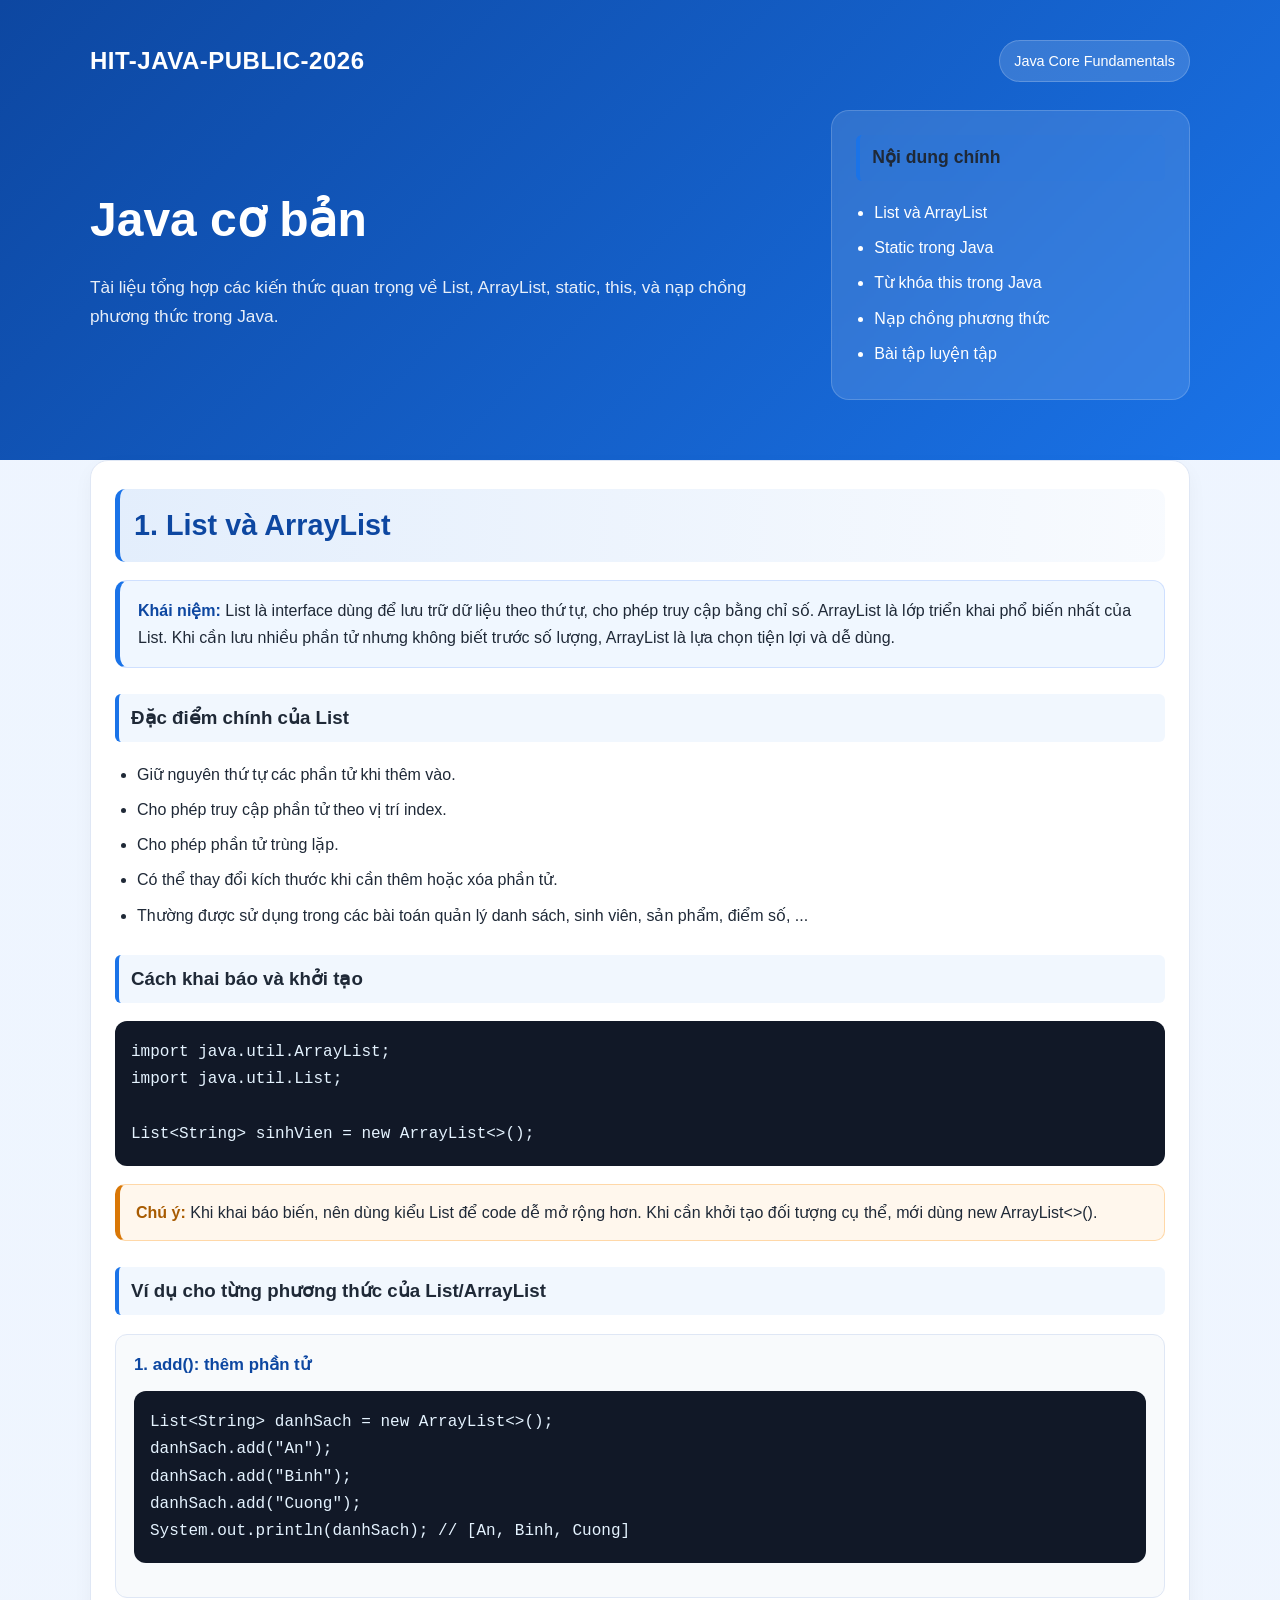
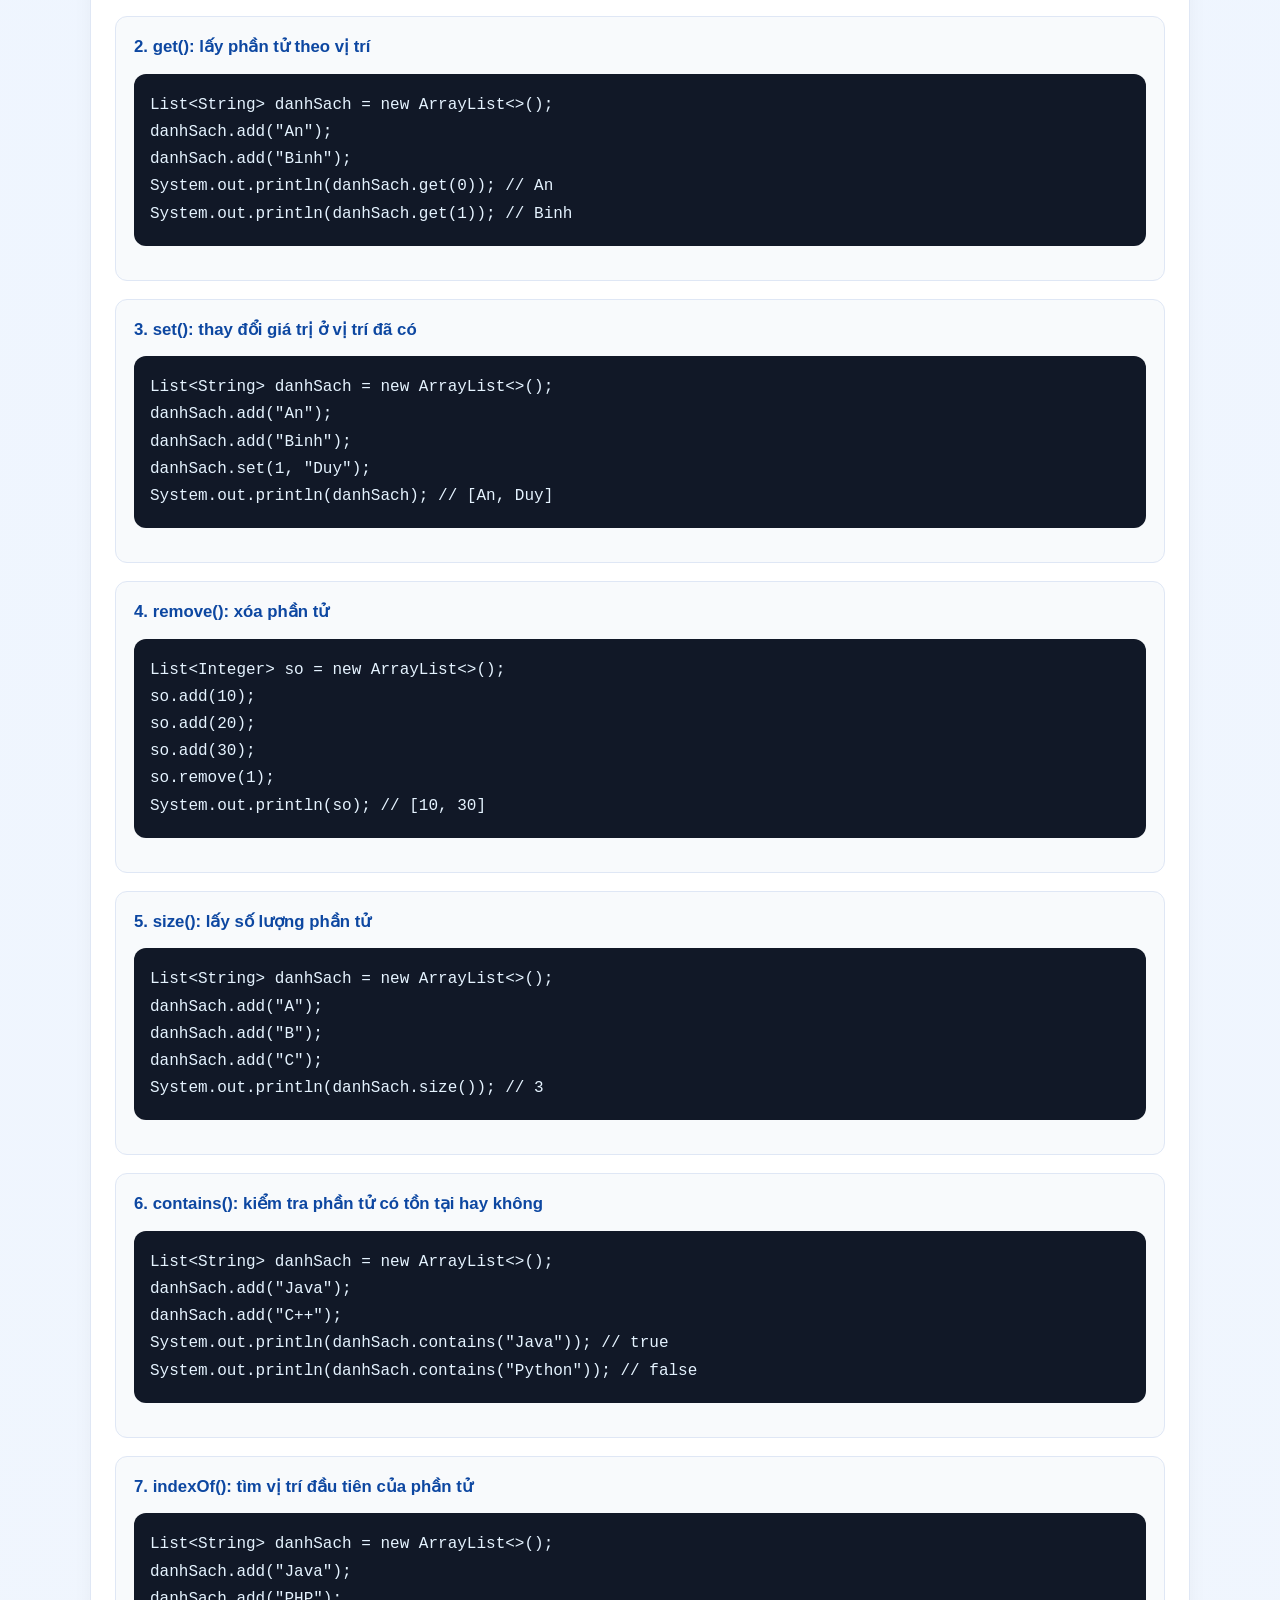
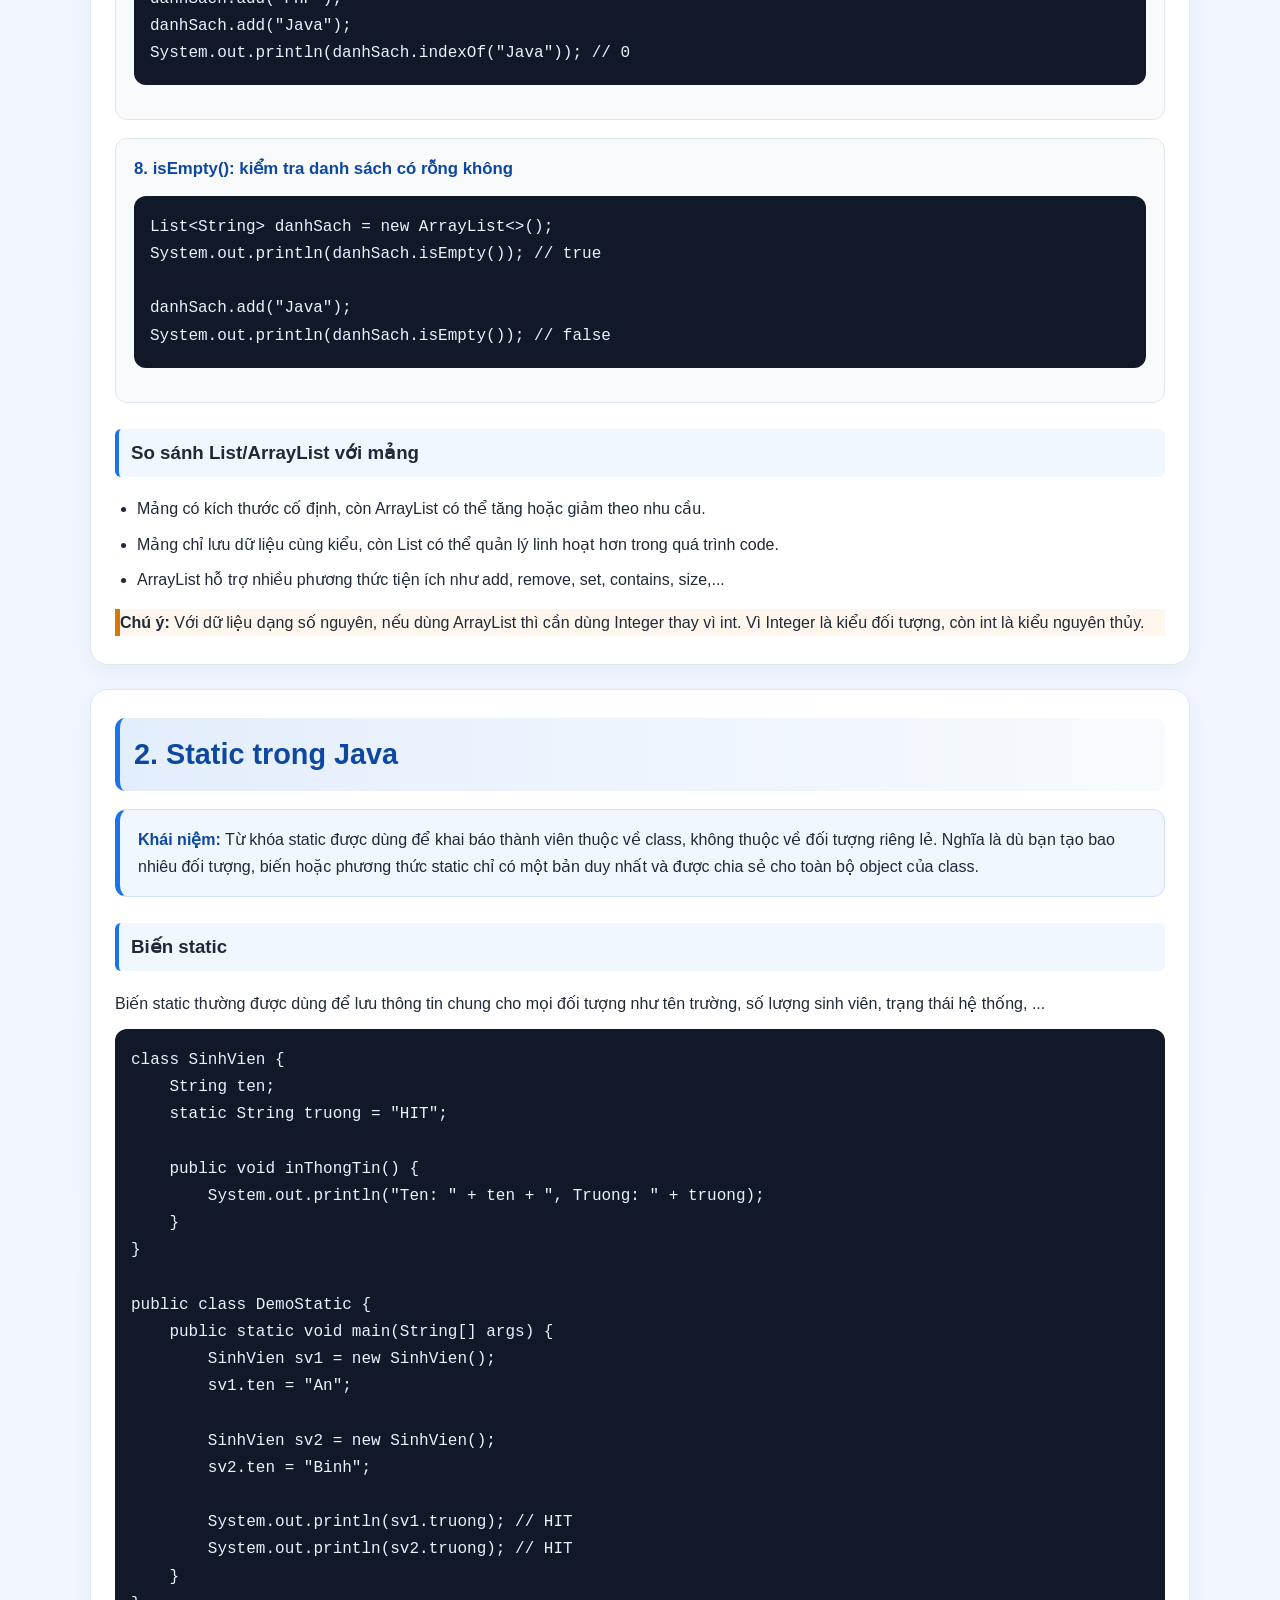
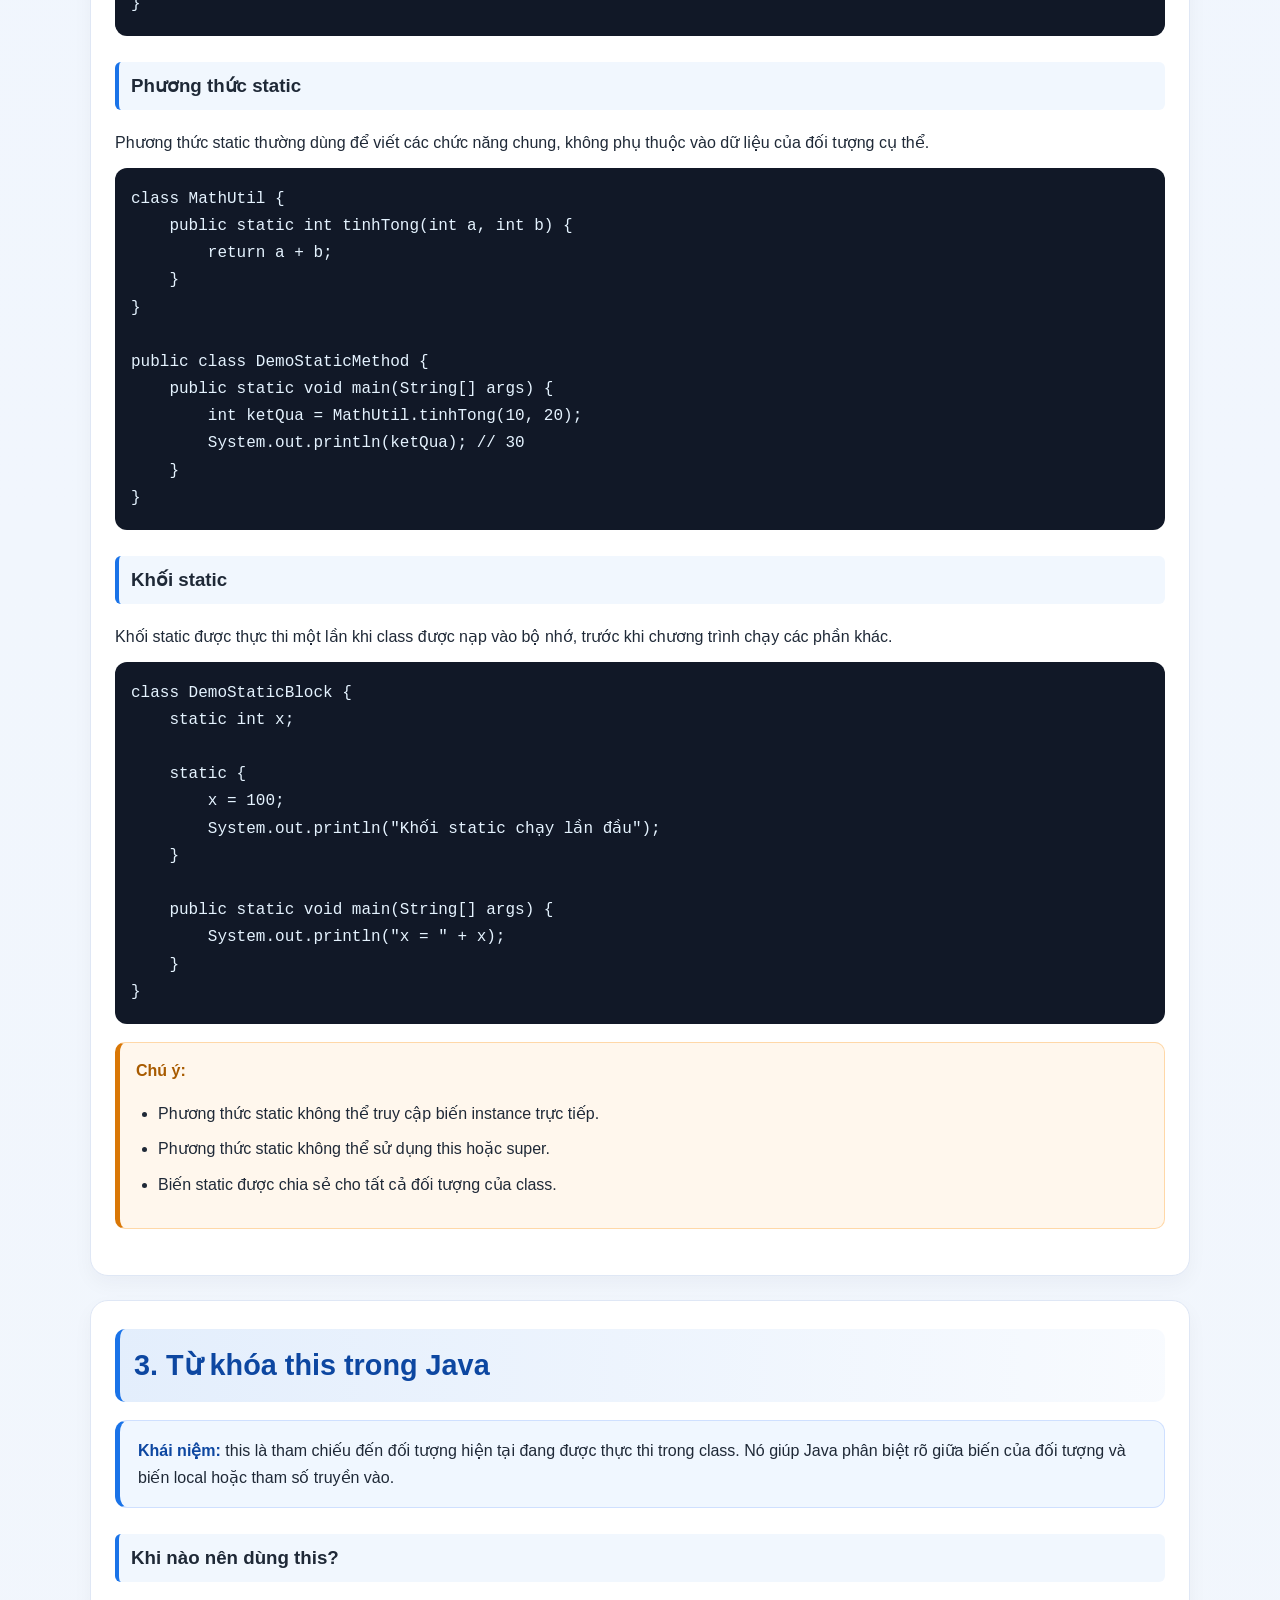
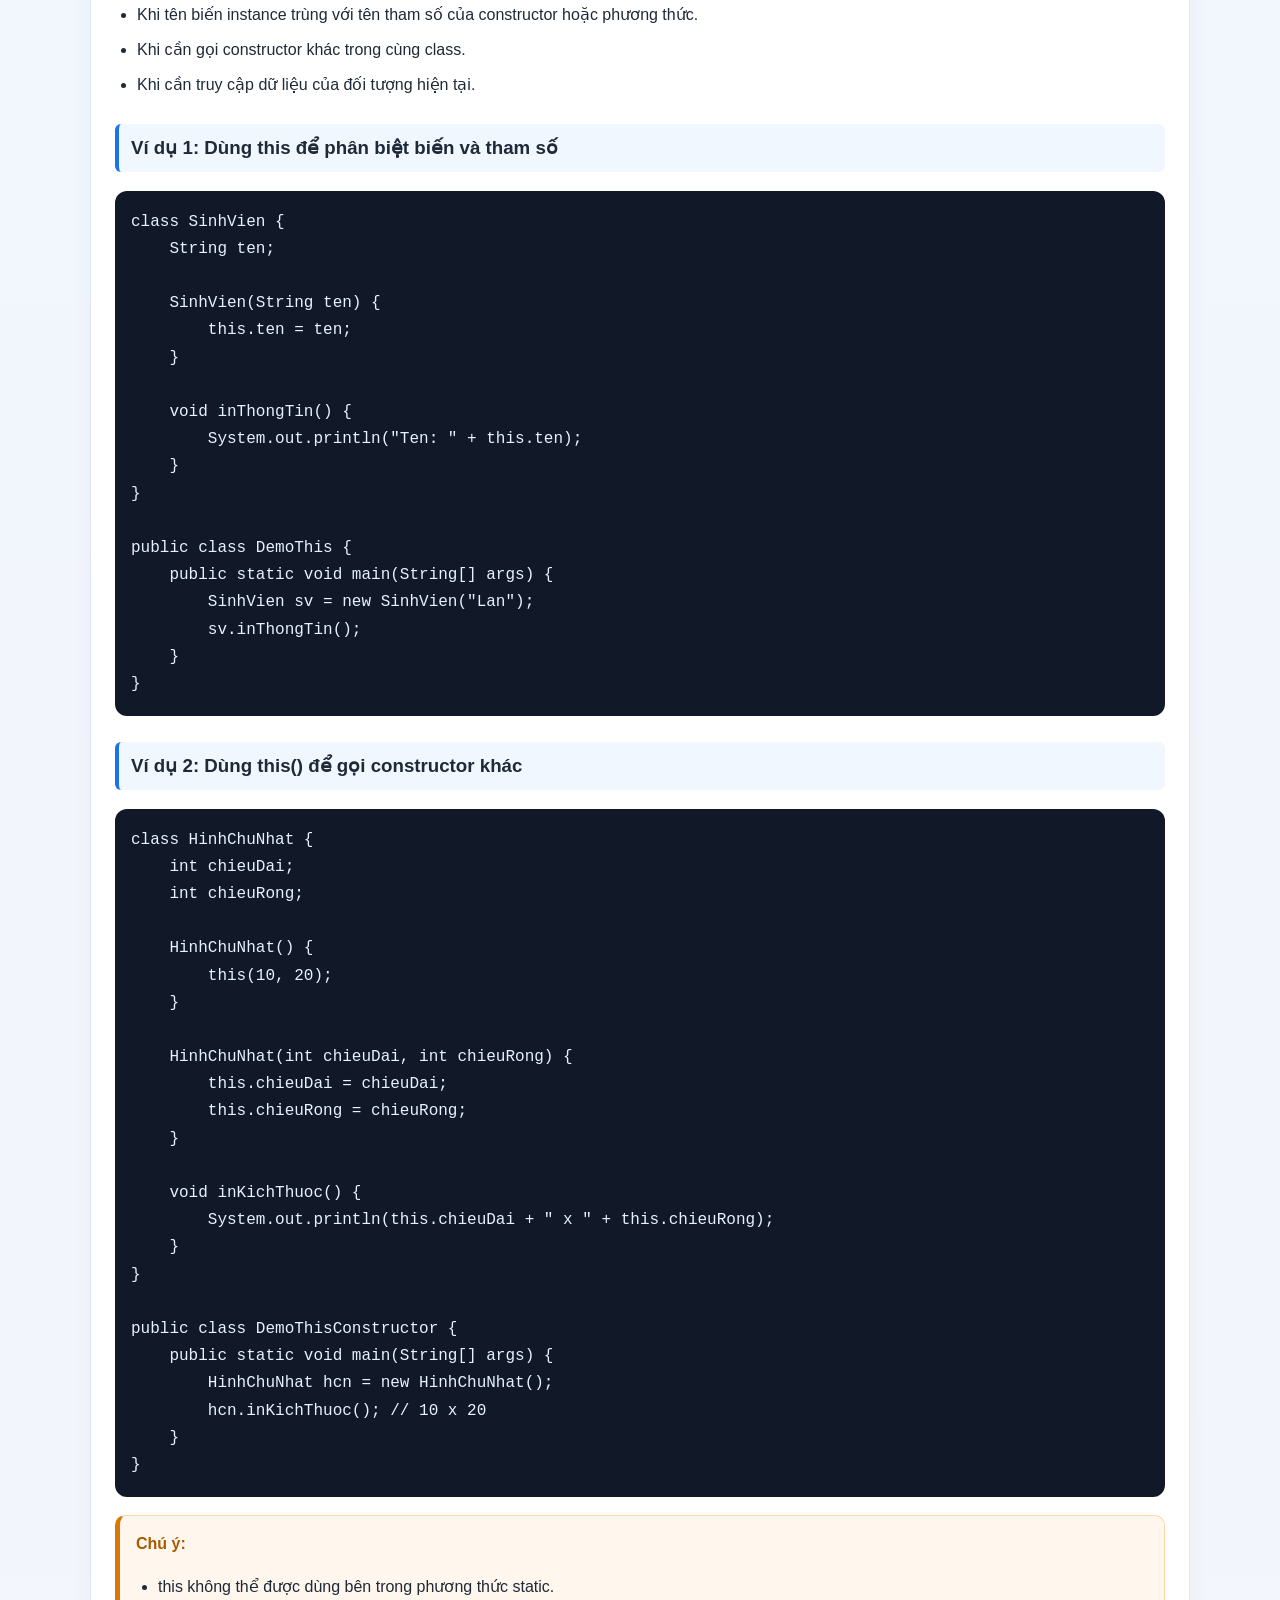
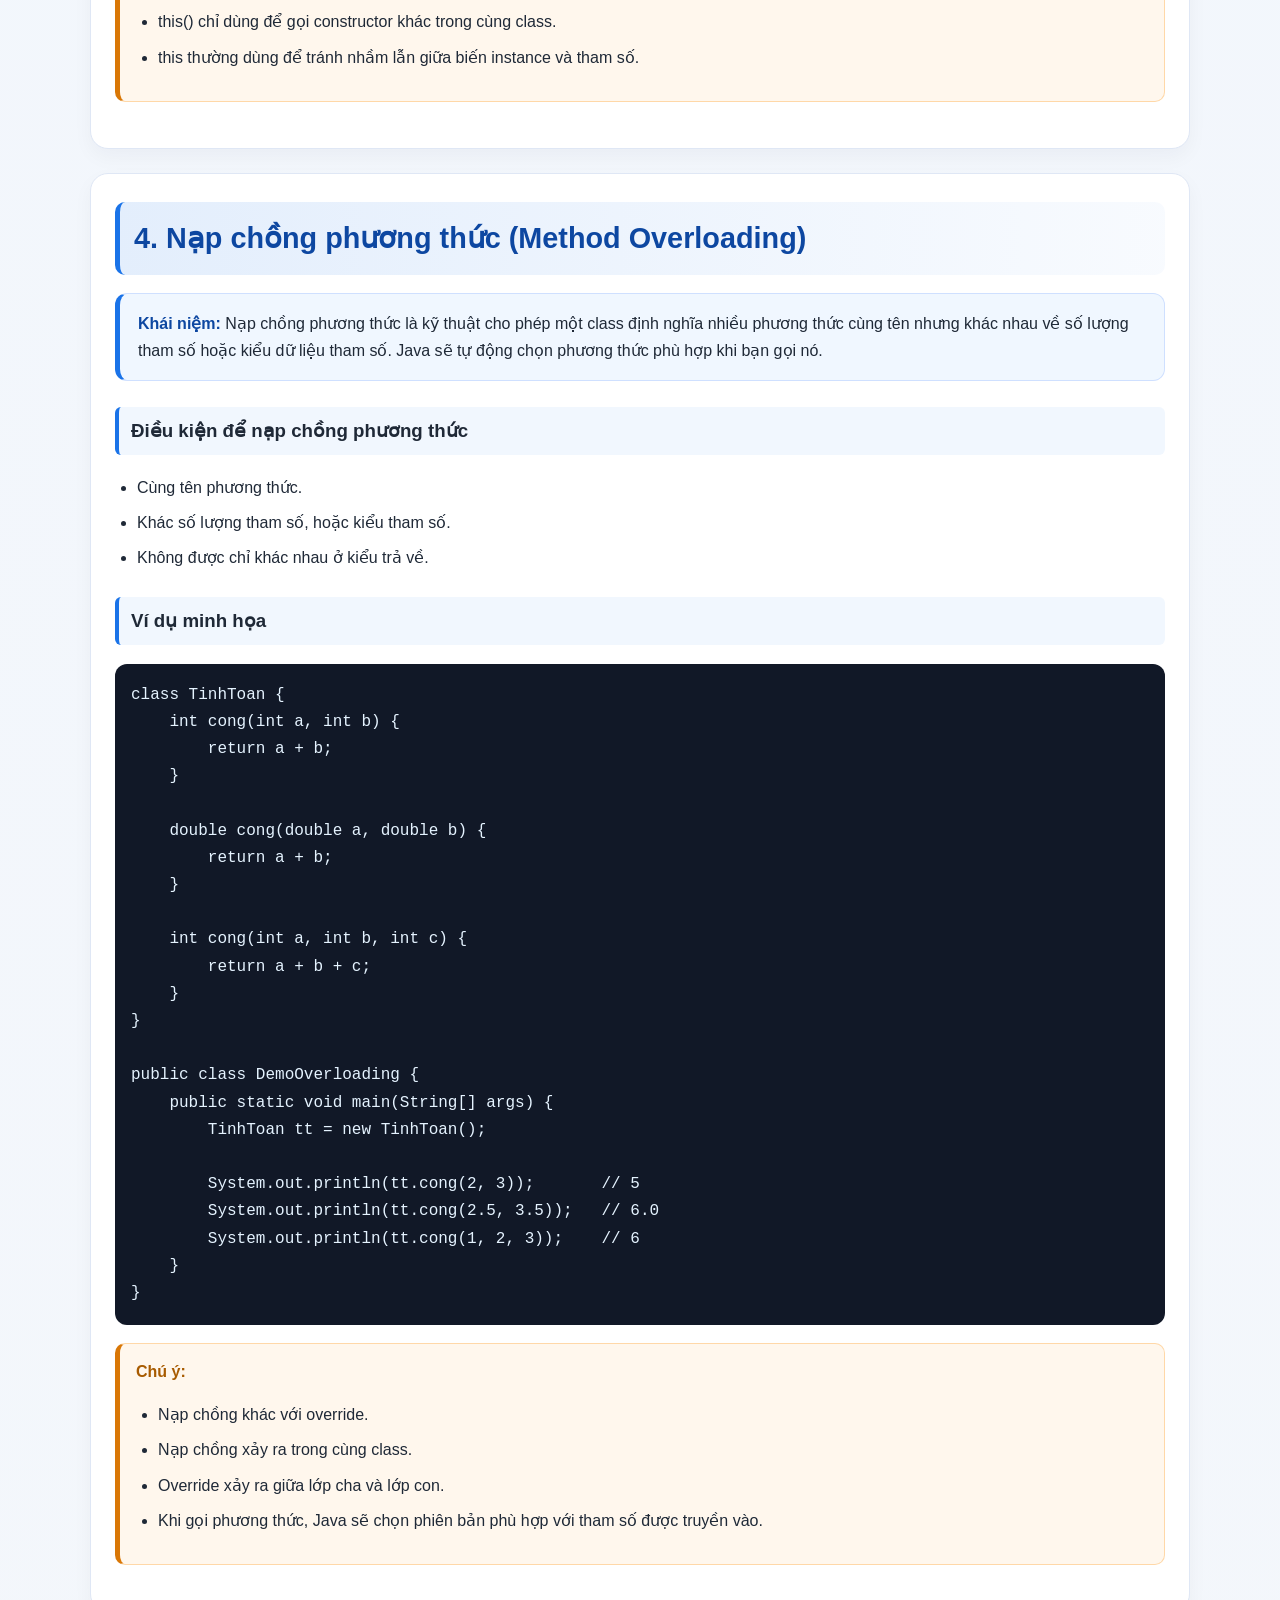
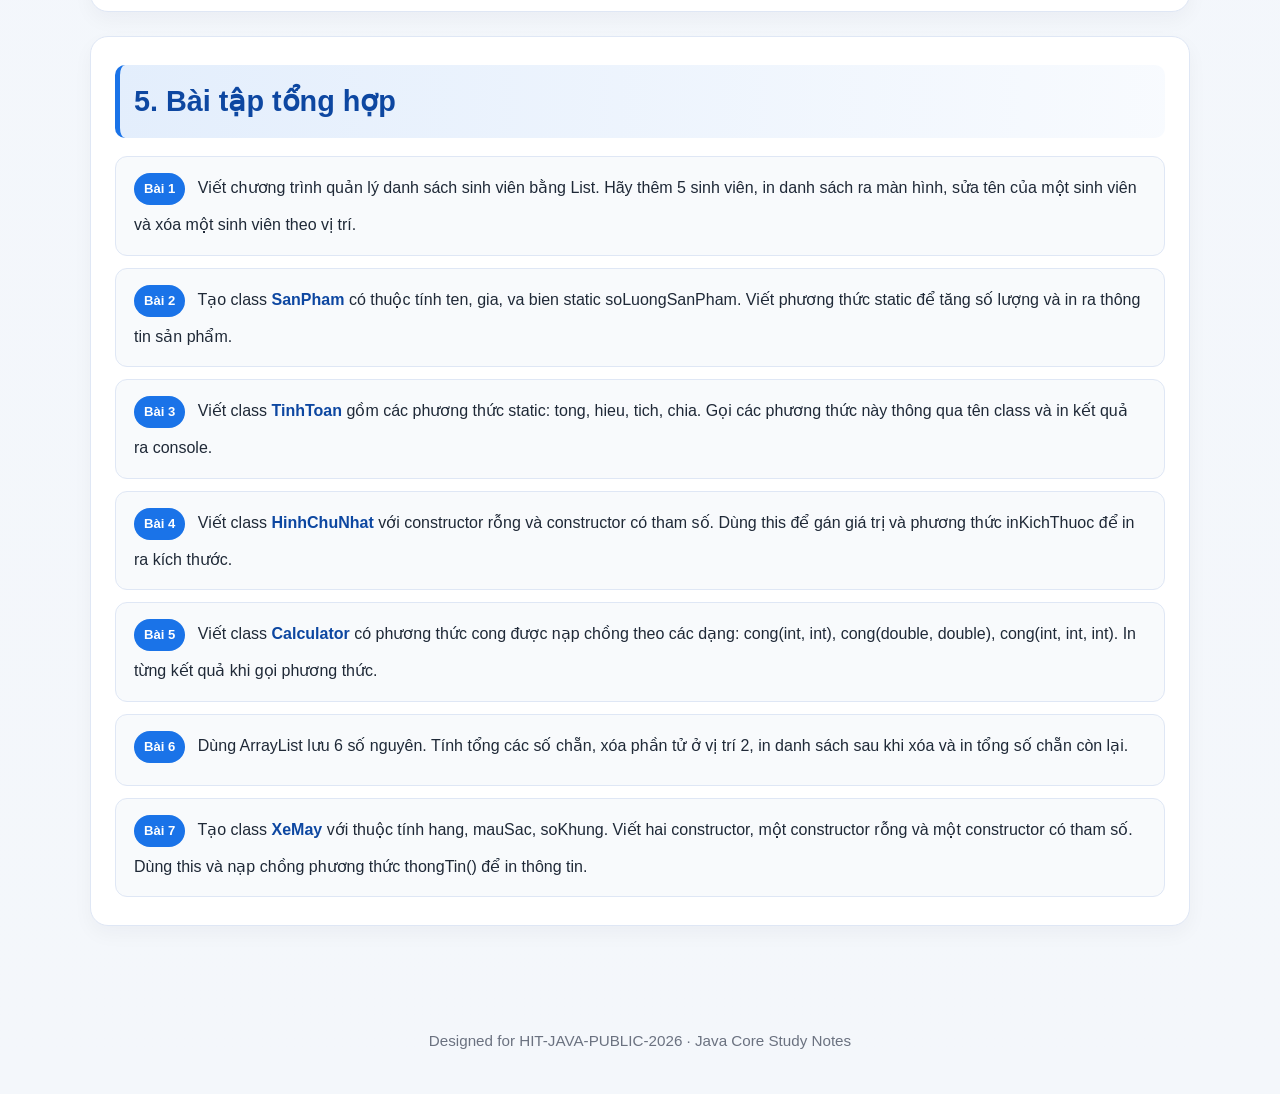
==== Buoi5/index.html @ aa003a3d "docs: add docs lesson05" ====
<!DOCTYPE html>
<html lang="vi">

<head>
    <meta charset="UTF-8" />
    <meta name="viewport" content="width=device-width, initial-scale=1.0" />
    <title>Java Fundamentals - HIT-JAVA-PUBLIC-2026</title>
    <style>
        :root {
            --bg: #f4f7fb;
            --card: #ffffff;
            --primary: #1a73e8;
            --primary-dark: #0d47a1;
            --accent: #e8f1ff;
            --text: #1f2937;
            --muted: #6b7280;
            --border: #dfe7f5;
            --success: #1f9d61;
            --warning: #d97706;
        }

        * {
            box-sizing: border-box;
        }

        body {
            margin: 0;
            font-family: Arial, Helvetica, sans-serif;
            background: linear-gradient(180deg, #eef5ff 0%, var(--bg) 100%);
            color: var(--text);
            line-height: 1.7;
        }

        .container {
            width: min(1100px, calc(100% - 32px));
            margin: 0 auto;
        }

        header {
            background: linear-gradient(135deg, var(--primary-dark), var(--primary));
            color: #fff;
            padding: 40px 0 60px;
        }

        .topbar {
            display: flex;
            justify-content: space-between;
            align-items: center;
            gap: 20px;
            flex-wrap: wrap;
            margin-bottom: 28px;
        }

        .brand {
            font-size: 1.5rem;
            font-weight: 700;
            letter-spacing: 0.5px;
        }

        .badge {
            background: rgba(255, 255, 255, 0.15);
            border: 1px solid rgba(255, 255, 255, 0.2);
            border-radius: 999px;
            padding: 8px 14px;
            font-size: 0.9rem;
        }

        .hero {
            display: grid;
            grid-template-columns: 2fr 1fr;
            gap: 24px;
            align-items: center;
        }

        h1 {
            margin: 0 0 12px;
            font-size: clamp(2rem, 4vw, 3rem);
        }

        .lead {
            margin: 0;
            font-size: 1.08rem;
            color: rgba(255, 255, 255, 0.9);
            max-width: 700px;
        }

        .hero-box {
            background: rgba(255, 255, 255, 0.12);
            border: 1px solid rgba(255, 255, 255, 0.18);
            border-radius: 18px;
            padding: 24px;
            backdrop-filter: blur(3px);
        }

        .hero-box h3 {
            margin-top: 0;
            font-size: 1.1rem;
        }

        .hero-box ul {
            margin: 0;
            padding-left: 18px;
        }

        main {
            margin-top: -30px;
            padding-bottom: 60px;
        }

        .section {
            background: var(--card);
            border: 1px solid var(--border);
            border-radius: 18px;
            padding: 28px 24px;
            margin-bottom: 24px;
            box-shadow: 0 8px 20px rgba(15, 23, 42, 0.04);
        }

        h2 {
            margin-top: 0;
            margin-bottom: 18px;
            font-size: 1.8rem;
            color: var(--primary-dark);
            background: linear-gradient(90deg, rgba(26, 115, 232, 0.12), rgba(26, 115, 232, 0.03));
            border-left: 5px solid var(--primary);
            padding: 12px 14px;
            border-radius: 10px;
        }

        h3 {
            margin-top: 26px;
            color: var(--text);
            background: rgba(26, 115, 232, 0.06);
            border-left: 4px solid var(--primary);
            padding: 8px 12px;
            border-radius: 6px;
        }

        p {
            margin: 10px 0;
        }

        .concept {
            background: #f0f7ff;
            border: 1px solid #cfe0ff;
            border-left: 5px solid var(--primary);
            border-radius: 12px;
            padding: 16px 18px;
            margin: 16px 0;
        }

        .concept strong {
            color: var(--primary-dark);
        }

        .important {
            background: #fff7ed;
            border: 1px solid #ffd8a8;
            border-left: 5px solid var(--warning);
            border-radius: 10px;
            padding: 14px 16px;
            margin: 18px 0;
        }

        .important strong {
            color: #a85b00;
        }

        .note {
            background: var(--accent);
            border-left: 5px solid var(--primary);
            padding: 14px 16px;
            border-radius: 10px;
            margin: 16px 0;
        }

        .warning {
            background: #fff7ed;
            border-left: 5px solid var(--warning);
        }

        .method-box {
            background: #f8fafc;
            border: 1px solid var(--border);
            border-radius: 12px;
            padding: 16px 18px;
            margin-top: 18px;
        }

        .method-box h4 {
            margin: 0 0 12px;
            color: var(--primary-dark);
            font-size: 1.05rem;
        }

        pre {
            background: #111827;
            color: #e5f3ff;
            padding: 18px 16px;
            border-radius: 12px;
            overflow-x: auto;
            margin-top: 12px;
            margin-bottom: 18px;
        }

        code {
            font-family: Consolas, "Courier New", monospace;
        }

        ul,
        ol {
            padding-left: 22px;
        }

        li {
            margin: 8px 0;
        }

        .exercise {
            background: #f8fafc;
            border: 1px solid var(--border);
            border-radius: 12px;
            padding: 16px 18px;
            margin-top: 12px;
        }

        .exercise strong {
            color: var(--primary-dark);
        }

        .tag {
            display: inline-block;
            font-size: 0.82rem;
            font-weight: 700;
            background: var(--primary);
            color: white;
            padding: 5px 10px;
            border-radius: 999px;
            margin-right: 8px;
            margin-bottom: 6px;
        }

        .footer {
            text-align: center;
            color: var(--muted);
            padding: 18px 0 40px;
            font-size: 0.95rem;
        }

        @media (max-width: 760px) {

            .grid-2,
            .hero {
                grid-template-columns: 1fr;
            }

            .section {
                padding: 22px 18px;
            }
        }
    </style>
</head>

<body>
    <header>
        <div class="container">
            <div class="topbar">
                <div class="brand">HIT-JAVA-PUBLIC-2026</div>
                <div class="badge">Java Core Fundamentals</div>
            </div>

            <div class="hero">
                <div>
                    <h1>Java cơ bản</h1>
                    <p class="lead">
                        Tài liệu tổng hợp các kiến thức quan trọng về List, ArrayList, static,
                        this, và nạp chồng phương thức trong Java.
                    </p>
                </div>

                <div class="hero-box">
                    <h3>Nội dung chính</h3>
                    <ul>
                        <li>List và ArrayList</li>
                        <li>Static trong Java</li>
                        <li>Từ khóa this trong Java</li>
                        <li>Nạp chồng phương thức</li>
                        <li>Bài tập luyện tập</li>
                    </ul>
                </div>
            </div>
        </div>
    </header>

    <main class="container">
        <section class="section">
            <h2>1. List và ArrayList</h2>

            <div class="concept">
                <strong>Khái niệm:</strong> List là interface dùng để lưu trữ dữ liệu theo thứ tự, cho phép truy cập
                bằng chỉ số. ArrayList là lớp triển khai phổ biến nhất của List. Khi cần lưu nhiều phần tử nhưng không
                biết trước số lượng, ArrayList là lựa chọn tiện lợi và dễ dùng.
            </div>

            <h3>Đặc điểm chính của List</h3>
            <ul>
                <li>Giữ nguyên thứ tự các phần tử khi thêm vào.</li>
                <li>Cho phép truy cập phần tử theo vị trí index.</li>
                <li>Cho phép phần tử trùng lặp.</li>
                <li>Có thể thay đổi kích thước khi cần thêm hoặc xóa phần tử.</li>
                <li>Thường được sử dụng trong các bài toán quản lý danh sách, sinh viên, sản phẩm, điểm số, ...</li>
            </ul>

            <h3>Cách khai báo và khởi tạo</h3>
            <pre><code>import java.util.ArrayList;
import java.util.List;

List&lt;String&gt; sinhVien = new ArrayList&lt;&gt;();</code></pre>

            <div class="important">
                <strong>Chú ý:</strong> Khi khai báo biến, nên dùng kiểu List để code dễ mở rộng hơn. Khi cần khởi tạo
                đối tượng cụ thể, mới dùng new ArrayList&lt;&gt;().
            </div>

            <h3>Ví dụ cho từng phương thức của List/ArrayList</h3>

            <div class="method-box">
                <h4>1. add(): thêm phần tử</h4>
                <pre><code>List&lt;String&gt; danhSach = new ArrayList&lt;&gt;();
danhSach.add("An");
danhSach.add("Binh");
danhSach.add("Cuong");
System.out.println(danhSach); // [An, Binh, Cuong]</code></pre>
            </div>

            <div class="method-box">
                <h4>2. get(): lấy phần tử theo vị trí</h4>
                <pre><code>List&lt;String&gt; danhSach = new ArrayList&lt;&gt;();
danhSach.add("An");
danhSach.add("Binh");
System.out.println(danhSach.get(0)); // An
System.out.println(danhSach.get(1)); // Binh</code></pre>
            </div>

            <div class="method-box">
                <h4>3. set(): thay đổi giá trị ở vị trí đã có</h4>
                <pre><code>List&lt;String&gt; danhSach = new ArrayList&lt;&gt;();
danhSach.add("An");
danhSach.add("Binh");
danhSach.set(1, "Duy");
System.out.println(danhSach); // [An, Duy]</code></pre>
            </div>

            <div class="method-box">
                <h4>4. remove(): xóa phần tử</h4>
                <pre><code>List&lt;Integer&gt; so = new ArrayList&lt;&gt;();
so.add(10);
so.add(20);
so.add(30);
so.remove(1);
System.out.println(so); // [10, 30]</code></pre>
            </div>

            <div class="method-box">
                <h4>5. size(): lấy số lượng phần tử</h4>
                <pre><code>List&lt;String&gt; danhSach = new ArrayList&lt;&gt;();
danhSach.add("A");
danhSach.add("B");
danhSach.add("C");
System.out.println(danhSach.size()); // 3</code></pre>
            </div>

            <div class="method-box">
                <h4>6. contains(): kiểm tra phần tử có tồn tại hay không</h4>
                <pre><code>List&lt;String&gt; danhSach = new ArrayList&lt;&gt;();
danhSach.add("Java");
danhSach.add("C++");
System.out.println(danhSach.contains("Java")); // true
System.out.println(danhSach.contains("Python")); // false</code></pre>
            </div>

            <div class="method-box">
                <h4>7. indexOf(): tìm vị trí đầu tiên của phần tử</h4>
                <pre><code>List&lt;String&gt; danhSach = new ArrayList&lt;&gt;();
danhSach.add("Java");
danhSach.add("PHP");
danhSach.add("Java");
System.out.println(danhSach.indexOf("Java")); // 0</code></pre>
            </div>

            <div class="method-box">
                <h4>8. isEmpty(): kiểm tra danh sách có rỗng không</h4>
                <pre><code>List&lt;String&gt; danhSach = new ArrayList&lt;&gt;();
System.out.println(danhSach.isEmpty()); // true

danhSach.add("Java");
System.out.println(danhSach.isEmpty()); // false</code></pre>
            </div>

            <h3>So sánh List/ArrayList với mảng</h3>
            <ul>
                <li>Mảng có kích thước cố định, còn ArrayList có thể tăng hoặc giảm theo nhu cầu.</li>
                <li>Mảng chỉ lưu dữ liệu cùng kiểu, còn List có thể quản lý linh hoạt hơn trong quá trình code.</li>
                <li>ArrayList hỗ trợ nhiều phương thức tiện ích như add, remove, set, contains, size,...</li>
            </ul>

            <div class="warning">
                <strong>Chú ý:</strong> Với dữ liệu dạng số nguyên, nếu dùng ArrayList thì cần dùng Integer thay vì int.
                Vì Integer là kiểu đối tượng, còn int là kiểu nguyên thủy.
            </div>
        </section>

        <section class="section">
            <h2>2. Static trong Java</h2>

            <div class="concept">
                <strong>Khái niệm:</strong> Từ khóa static được dùng để khai báo thành viên thuộc về class, không thuộc
                về đối tượng riêng lẻ. Nghĩa là dù bạn tạo bao nhiêu đối tượng, biến hoặc phương thức static chỉ có một
                bản duy nhất và được chia sẻ cho toàn bộ object của class.
            </div>

            <h3>Biến static</h3>
            <p>
                Biến static thường được dùng để lưu thông tin chung cho mọi đối tượng như tên trường, số lượng sinh
                viên, trạng thái hệ thống, ...
            </p>
            <pre><code>class SinhVien {
    String ten;
    static String truong = "HIT";

    public void inThongTin() {
        System.out.println("Ten: " + ten + ", Truong: " + truong);
    }
}

public class DemoStatic {
    public static void main(String[] args) {
        SinhVien sv1 = new SinhVien();
        sv1.ten = "An";

        SinhVien sv2 = new SinhVien();
        sv2.ten = "Binh";

        System.out.println(sv1.truong); // HIT
        System.out.println(sv2.truong); // HIT
    }
}</code></pre>

            <h3>Phương thức static</h3>
            <p>
                Phương thức static thường dùng để viết các chức năng chung, không phụ thuộc vào dữ liệu của đối tượng cụ
                thể.
            </p>
            <pre><code>class MathUtil {
    public static int tinhTong(int a, int b) {
        return a + b;
    }
}

public class DemoStaticMethod {
    public static void main(String[] args) {
        int ketQua = MathUtil.tinhTong(10, 20);
        System.out.println(ketQua); // 30
    }
}</code></pre>

            <h3>Khối static</h3>
            <p>
                Khối static được thực thi một lần khi class được nạp vào bộ nhớ, trước khi chương trình chạy các phần
                khác.
            </p>
            <pre><code>class DemoStaticBlock {
    static int x;

    static {
        x = 100;
        System.out.println("Khối static chạy lần đầu");
    }

    public static void main(String[] args) {
        System.out.println("x = " + x);
    }
}</code></pre>

            <div class="important">
                <strong>Chú ý:</strong>
                <ul>
                    <li>Phương thức static không thể truy cập biến instance trực tiếp.</li>
                    <li>Phương thức static không thể sử dụng this hoặc super.</li>
                    <li>Biến static được chia sẻ cho tất cả đối tượng của class.</li>
                </ul>
            </div>
        </section>

        <section class="section">
            <h2>3. Từ khóa this trong Java</h2>

            <div class="concept">
                <strong>Khái niệm:</strong> this là tham chiếu đến đối tượng hiện tại đang được thực thi trong class. Nó
                giúp Java phân biệt rõ giữa biến của đối tượng và biến local hoặc tham số truyền vào.
            </div>

            <h3>Khi nào nên dùng this?</h3>
            <ul>
                <li>Khi tên biến instance trùng với tên tham số của constructor hoặc phương thức.</li>
                <li>Khi cần gọi constructor khác trong cùng class.</li>
                <li>Khi cần truy cập dữ liệu của đối tượng hiện tại.</li>
            </ul>

            <h3>Ví dụ 1: Dùng this để phân biệt biến và tham số</h3>
            <pre><code>class SinhVien {
    String ten;

    SinhVien(String ten) {
        this.ten = ten;
    }

    void inThongTin() {
        System.out.println("Ten: " + this.ten);
    }
}

public class DemoThis {
    public static void main(String[] args) {
        SinhVien sv = new SinhVien("Lan");
        sv.inThongTin();
    }
}</code></pre>

            <h3>Ví dụ 2: Dùng this() để gọi constructor khác</h3>
            <pre><code>class HinhChuNhat {
    int chieuDai;
    int chieuRong;

    HinhChuNhat() {
        this(10, 20);
    }

    HinhChuNhat(int chieuDai, int chieuRong) {
        this.chieuDai = chieuDai;
        this.chieuRong = chieuRong;
    }

    void inKichThuoc() {
        System.out.println(this.chieuDai + " x " + this.chieuRong);
    }
}

public class DemoThisConstructor {
    public static void main(String[] args) {
        HinhChuNhat hcn = new HinhChuNhat();
        hcn.inKichThuoc(); // 10 x 20
    }
}</code></pre>

            <div class="important">
                <strong>Chú ý:</strong>
                <ul>
                    <li>this không thể được dùng bên trong phương thức static.</li>
                    <li>this() chỉ dùng để gọi constructor khác trong cùng class.</li>
                    <li>this thường dùng để tránh nhầm lẫn giữa biến instance và tham số.</li>
                </ul>
            </div>
        </section>

        <section class="section">
            <h2>4. Nạp chồng phương thức (Method Overloading)</h2>

            <div class="concept">
                <strong>Khái niệm:</strong> Nạp chồng phương thức là kỹ thuật cho phép một class định nghĩa nhiều phương
                thức cùng tên nhưng khác nhau về số lượng tham số hoặc kiểu dữ liệu tham số. Java sẽ tự động chọn phương
                thức phù hợp khi bạn gọi nó.
            </div>

            <h3>Điều kiện để nạp chồng phương thức</h3>
            <ul>
                <li>Cùng tên phương thức.</li>
                <li>Khác số lượng tham số, hoặc kiểu tham số.</li>
                <li>Không được chỉ khác nhau ở kiểu trả về.</li>
            </ul>

            <h3>Ví dụ minh họa</h3>
            <pre><code>class TinhToan {
    int cong(int a, int b) {
        return a + b;
    }

    double cong(double a, double b) {
        return a + b;
    }

    int cong(int a, int b, int c) {
        return a + b + c;
    }
}

public class DemoOverloading {
    public static void main(String[] args) {
        TinhToan tt = new TinhToan();

        System.out.println(tt.cong(2, 3));       // 5
        System.out.println(tt.cong(2.5, 3.5));   // 6.0
        System.out.println(tt.cong(1, 2, 3));    // 6
    }
}</code></pre>

            <div class="important">
                <strong>Chú ý:</strong>
                <ul>
                    <li>Nạp chồng khác với override.</li>
                    <li>Nạp chồng xảy ra trong cùng class.</li>
                    <li>Override xảy ra giữa lớp cha và lớp con.</li>
                    <li>Khi gọi phương thức, Java sẽ chọn phiên bản phù hợp với tham số được truyền vào.</li>
                </ul>
            </div>
        </section>

        <section class="section">
            <h2>5. Bài tập tổng hợp</h2>

            <div class="exercise">
                <span class="tag">Bài 1</span>
                Viết chương trình quản lý danh sách sinh viên bằng List. Hãy thêm 5 sinh viên, in danh sách ra màn hình,
                sửa tên của một sinh viên và xóa một sinh viên theo vị trí.
            </div>

            <div class="exercise">
                <span class="tag">Bài 2</span>
                Tạo class <strong>SanPham</strong> có thuộc tính ten, gia, va bien static soLuongSanPham. Viết phương
                thức static để tăng số lượng và in ra thông tin sản phẩm.
            </div>

            <div class="exercise">
                <span class="tag">Bài 3</span>
                Viết class <strong>TinhToan</strong> gồm các phương thức static: tong, hieu, tich, chia. Gọi các phương
                thức này thông qua tên class và in kết quả ra console.
            </div>

            <div class="exercise">
                <span class="tag">Bài 4</span>
                Viết class <strong>HinhChuNhat</strong> với constructor rỗng và constructor có tham số. Dùng this để gán
                giá trị và phương thức inKichThuoc để in ra kích thước.
            </div>

            <div class="exercise">
                <span class="tag">Bài 5</span>
                Viết class <strong>Calculator</strong> có phương thức cong được nạp chồng theo các dạng: cong(int, int),
                cong(double, double), cong(int, int, int). In từng kết quả khi gọi phương thức.
            </div>

            <div class="exercise">
                <span class="tag">Bài 6</span>
                Dùng ArrayList lưu 6 số nguyên. Tính tổng các số chẵn, xóa phần tử ở vị trí 2, in danh sách sau khi xóa
                và in tổng số chẵn còn lại.
            </div>

            <div class="exercise">
                <span class="tag">Bài 7</span>
                Tạo class <strong>XeMay</strong> với thuộc tính hang, mauSac, soKhung. Viết hai constructor, một
                constructor rỗng và một constructor có tham số. Dùng this và nạp chồng phương thức thongTin() để in
                thông tin.
            </div>
        </section>
    </main>

    <div class="container footer">
        Designed for HIT-JAVA-PUBLIC-2026 · Java Core Study Notes
    </div>
</body>

</html>
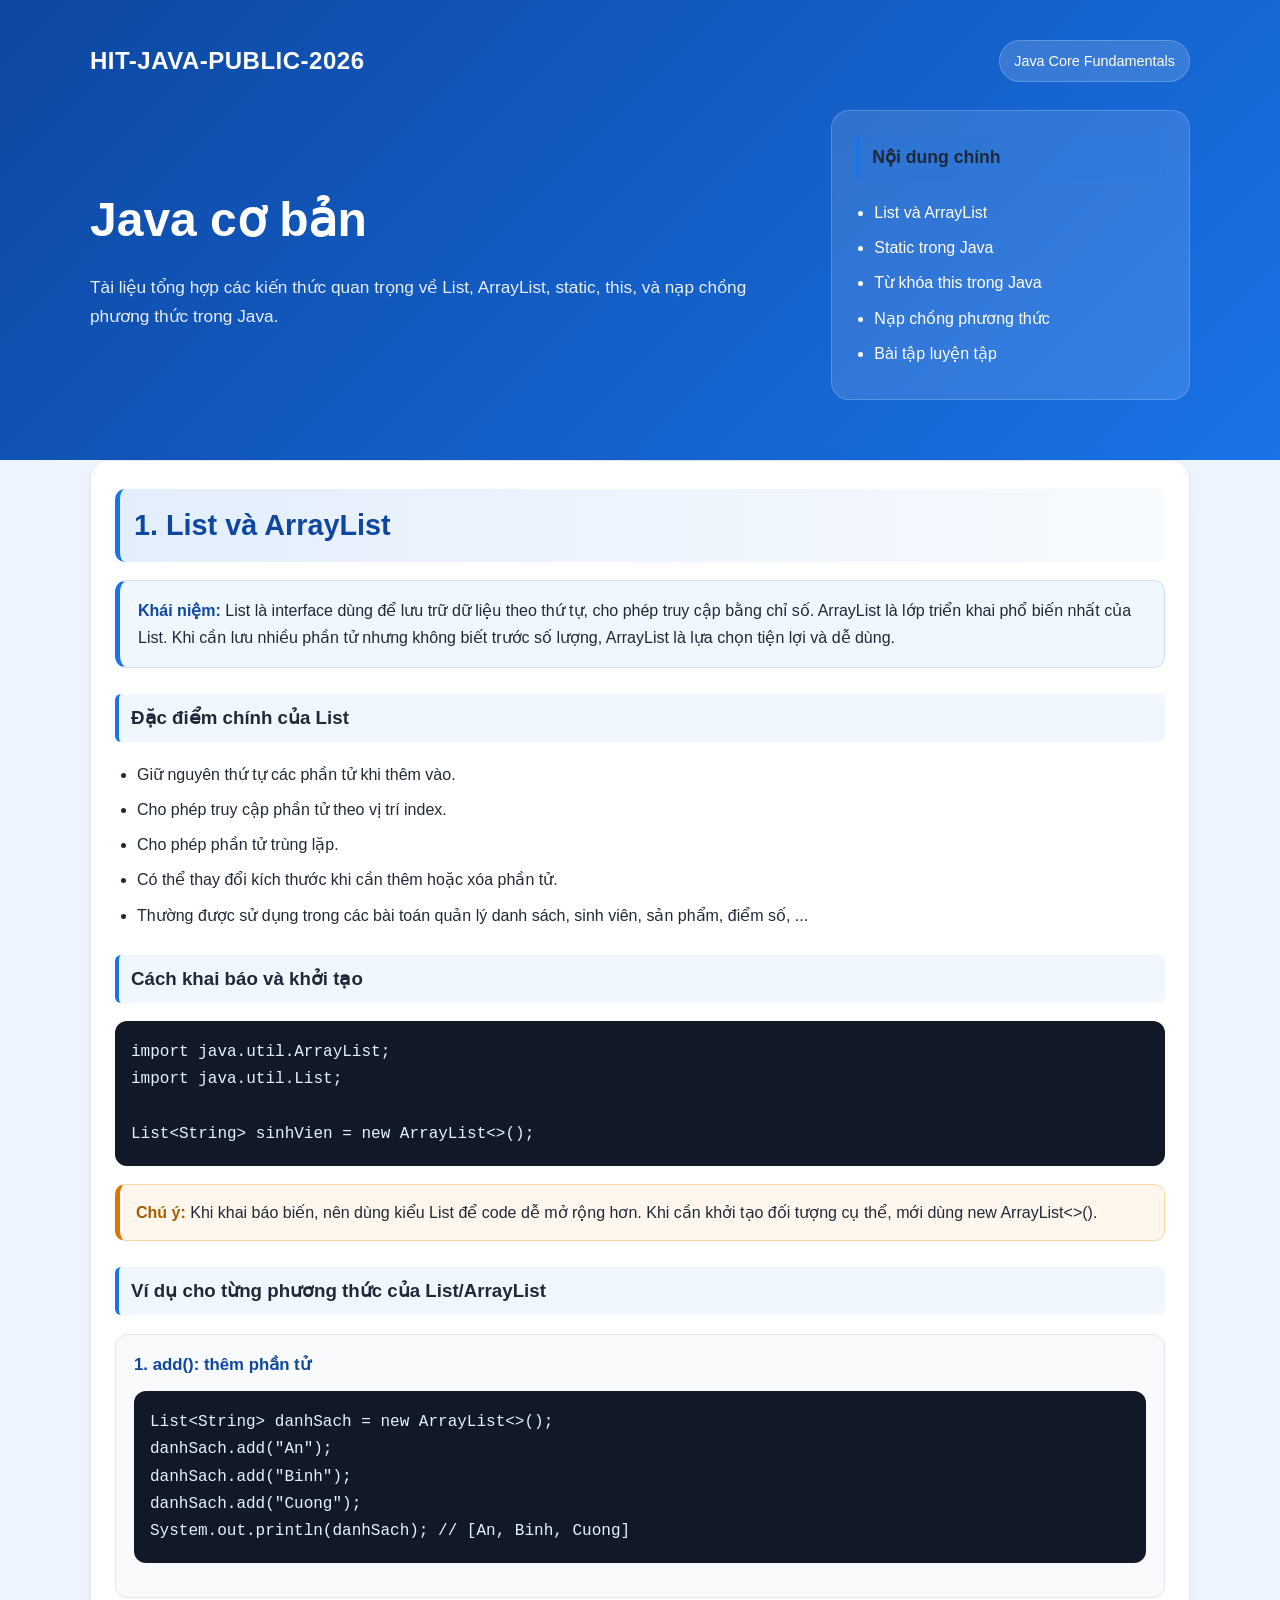
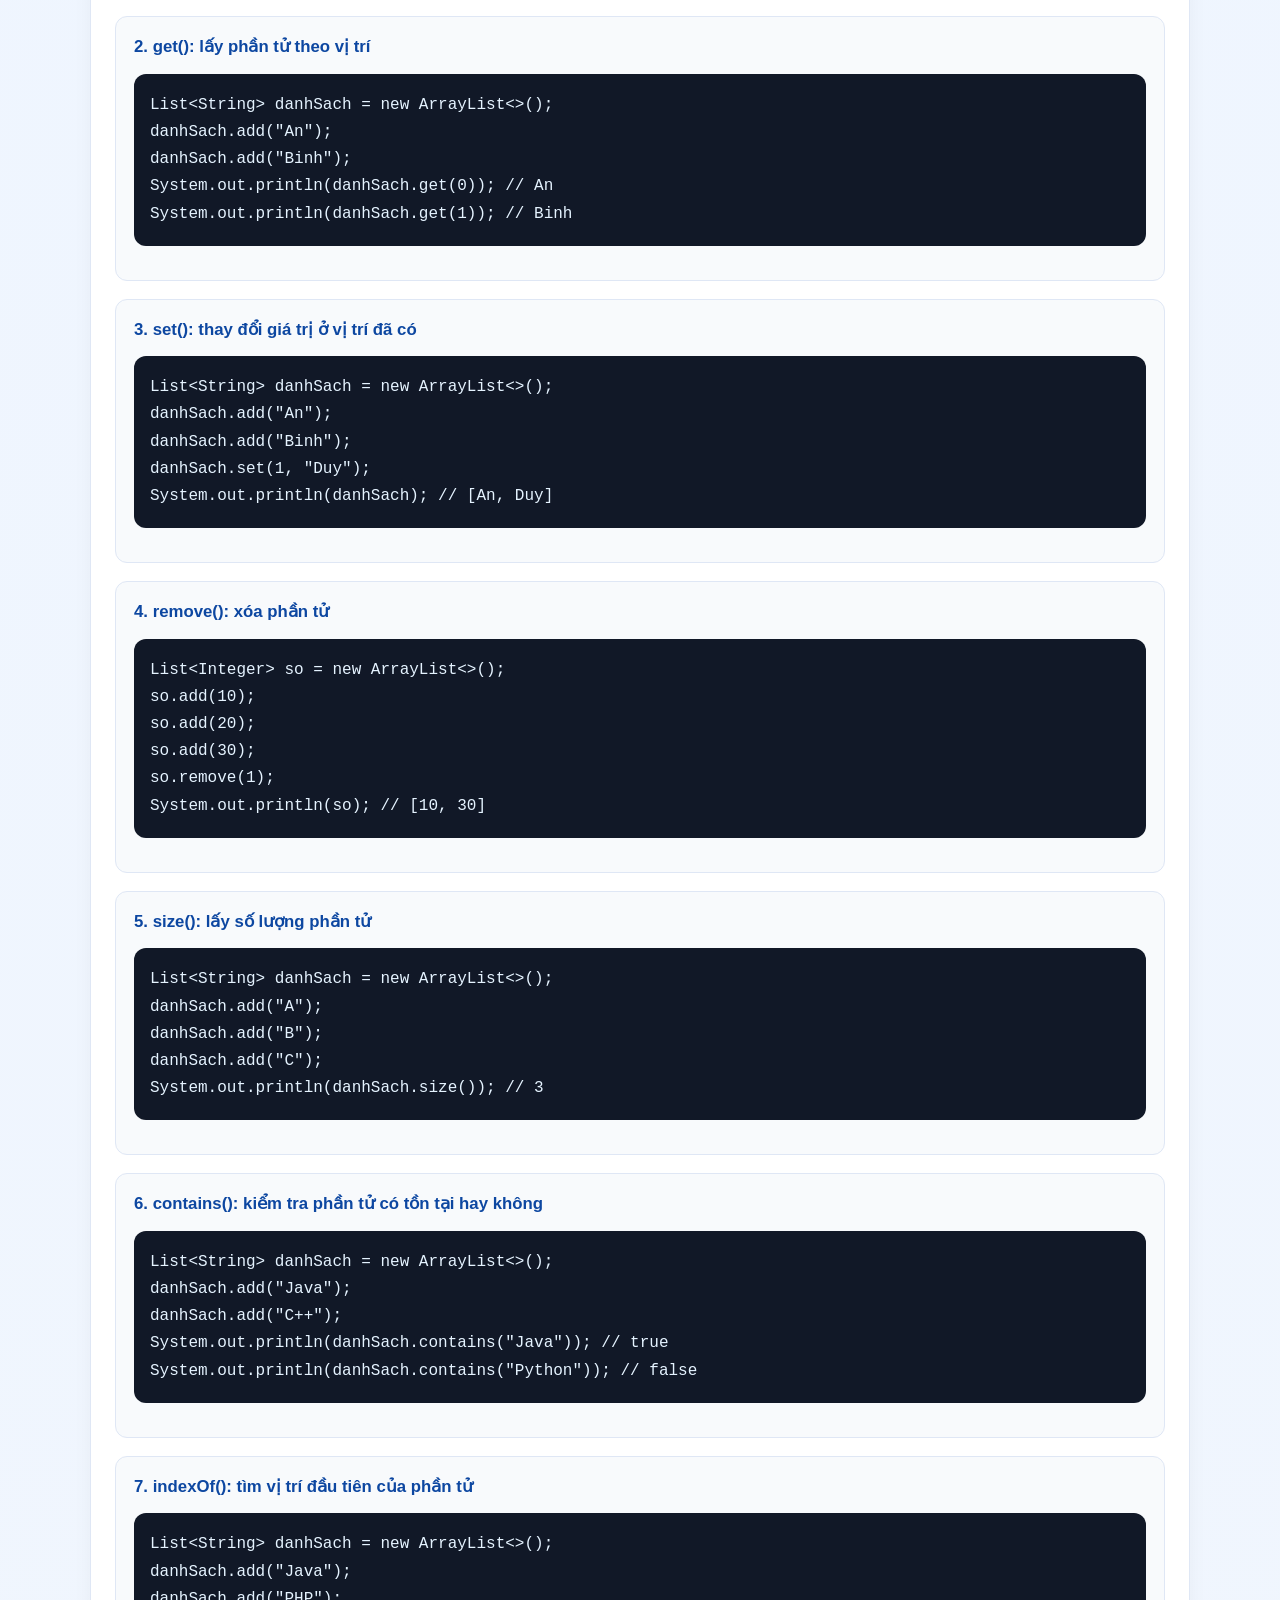
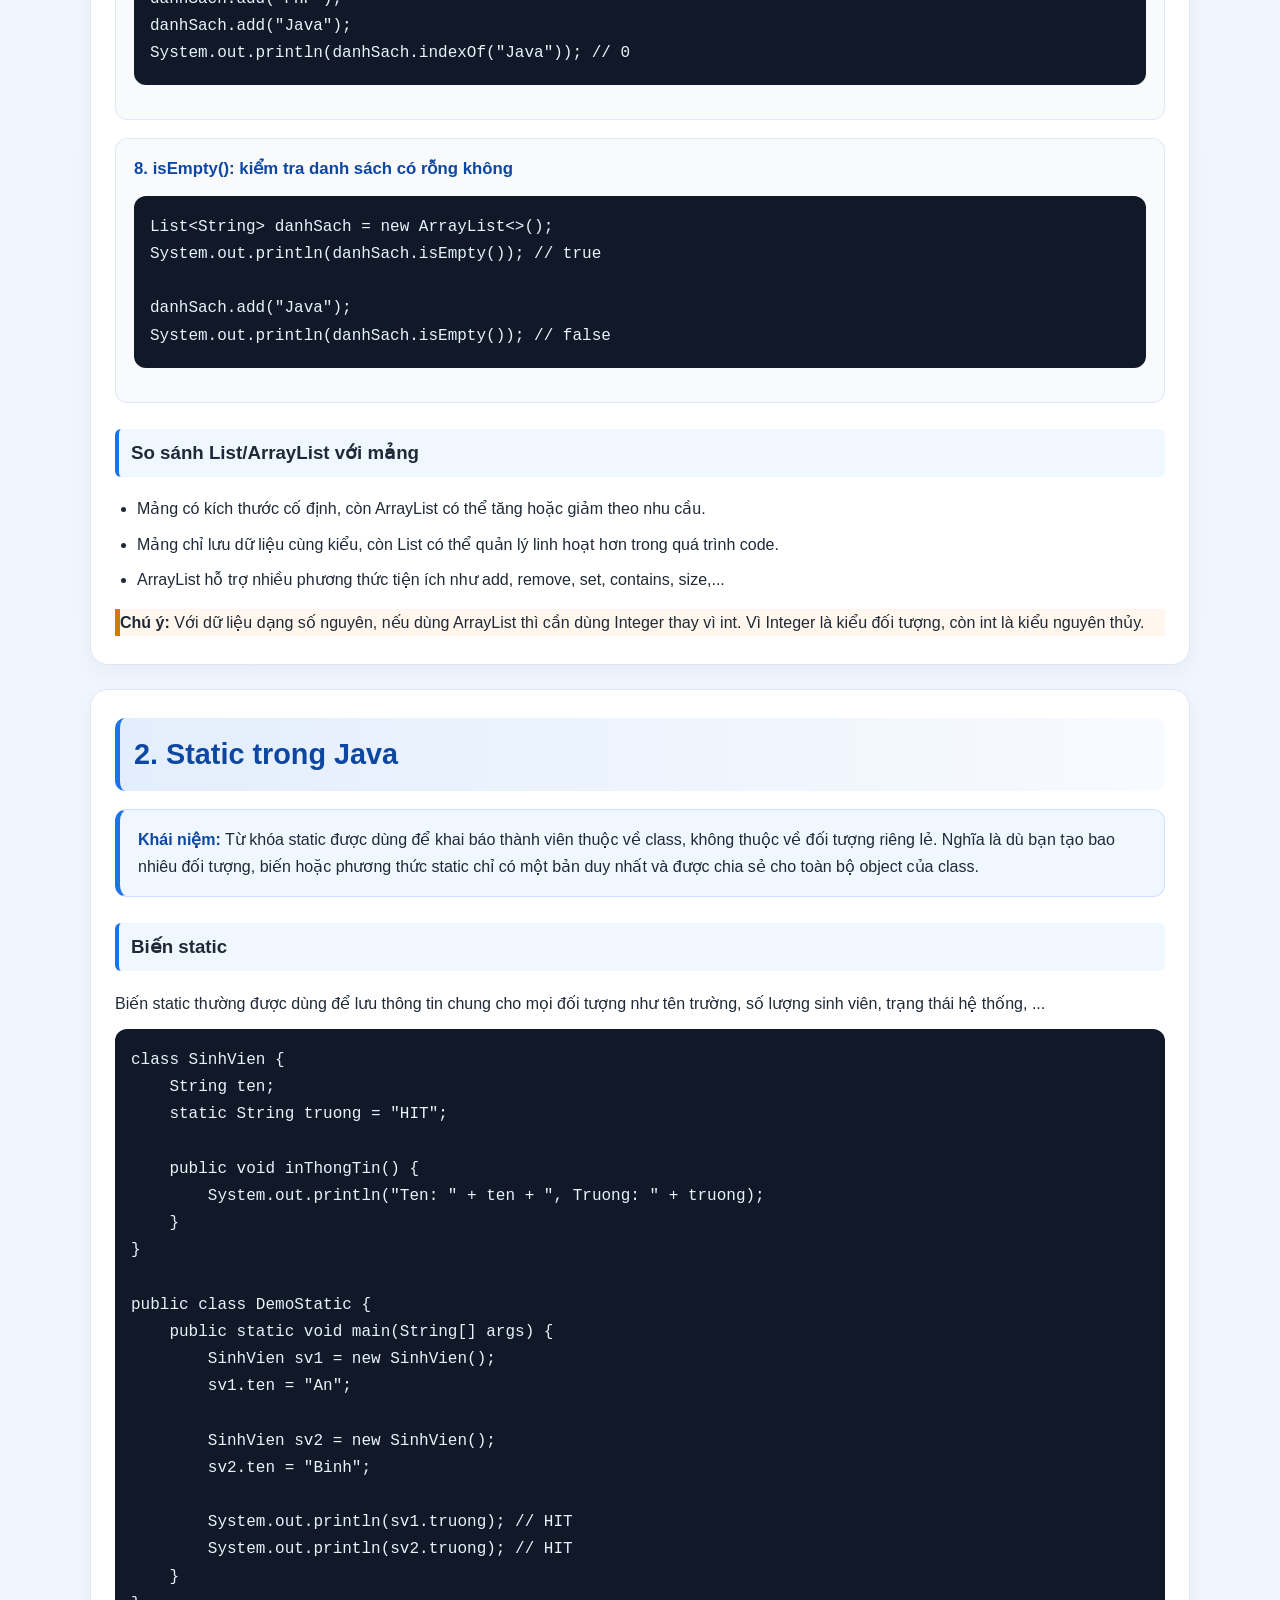
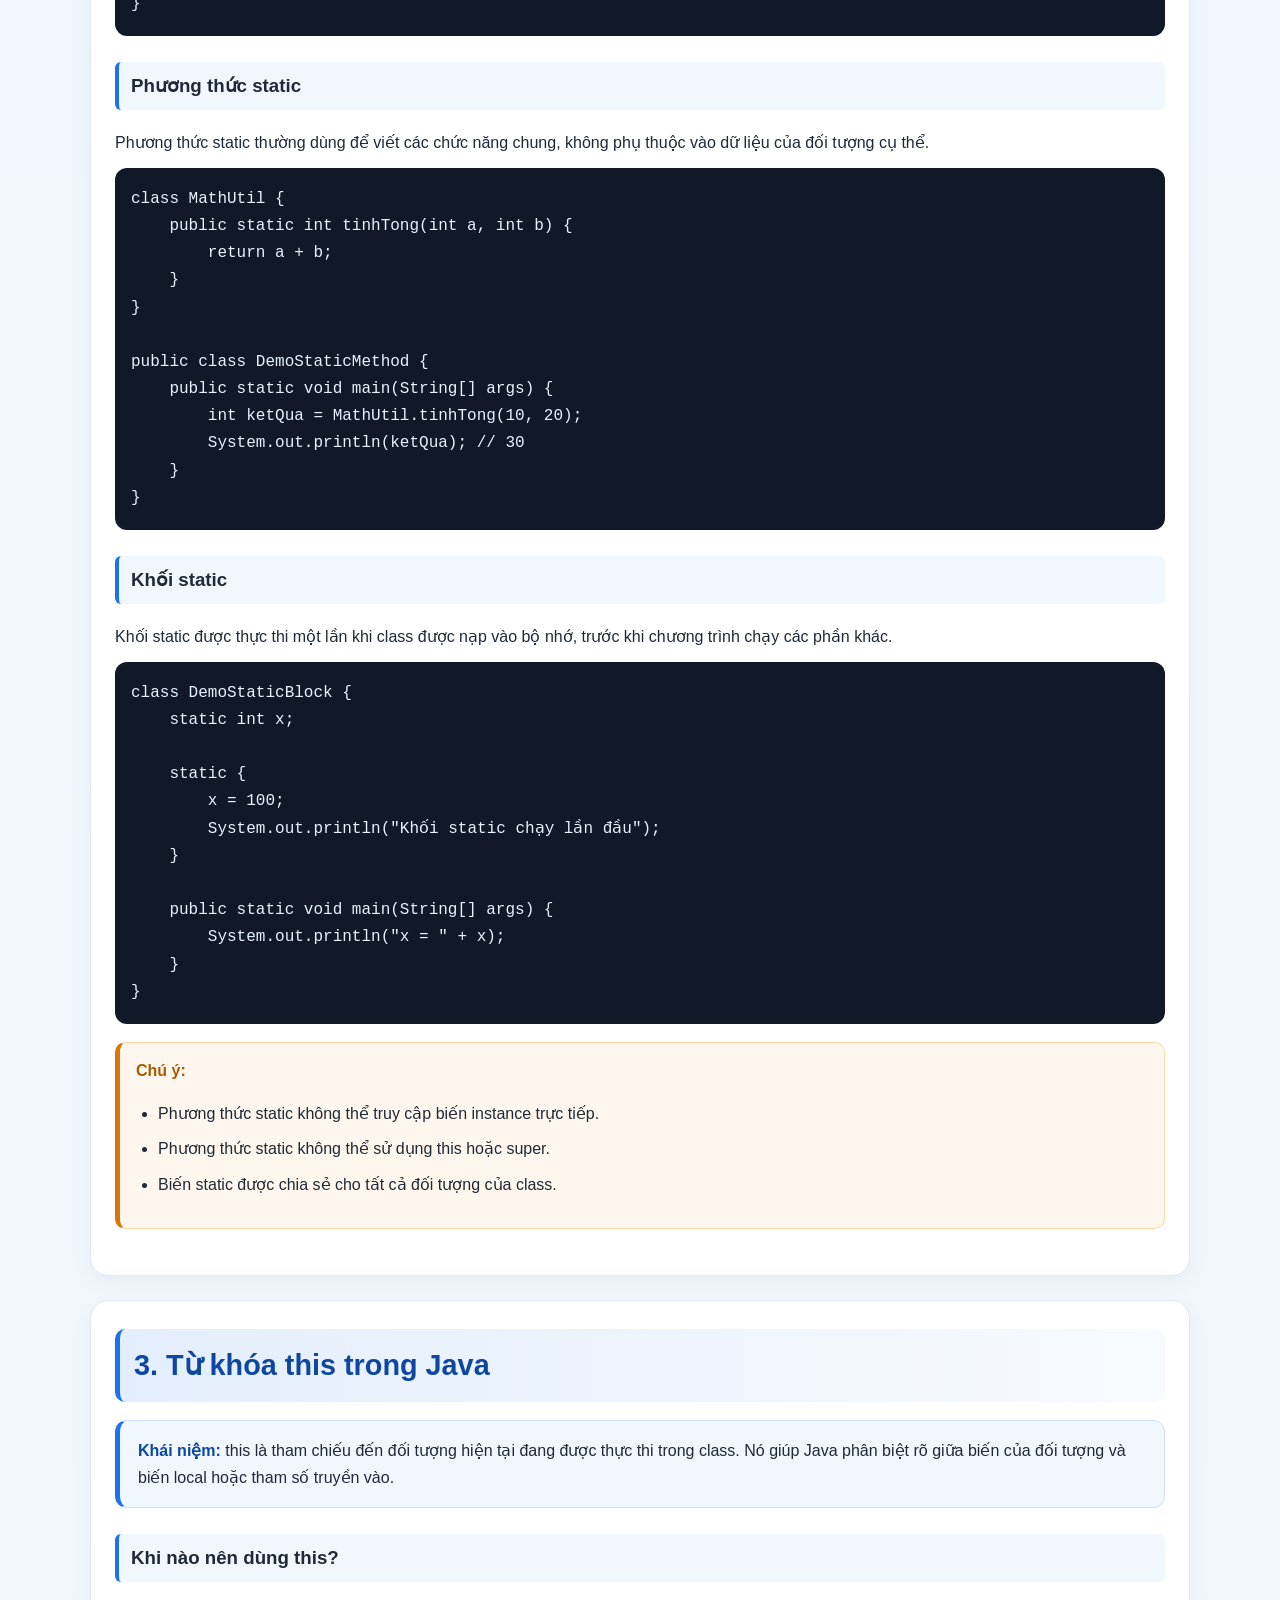
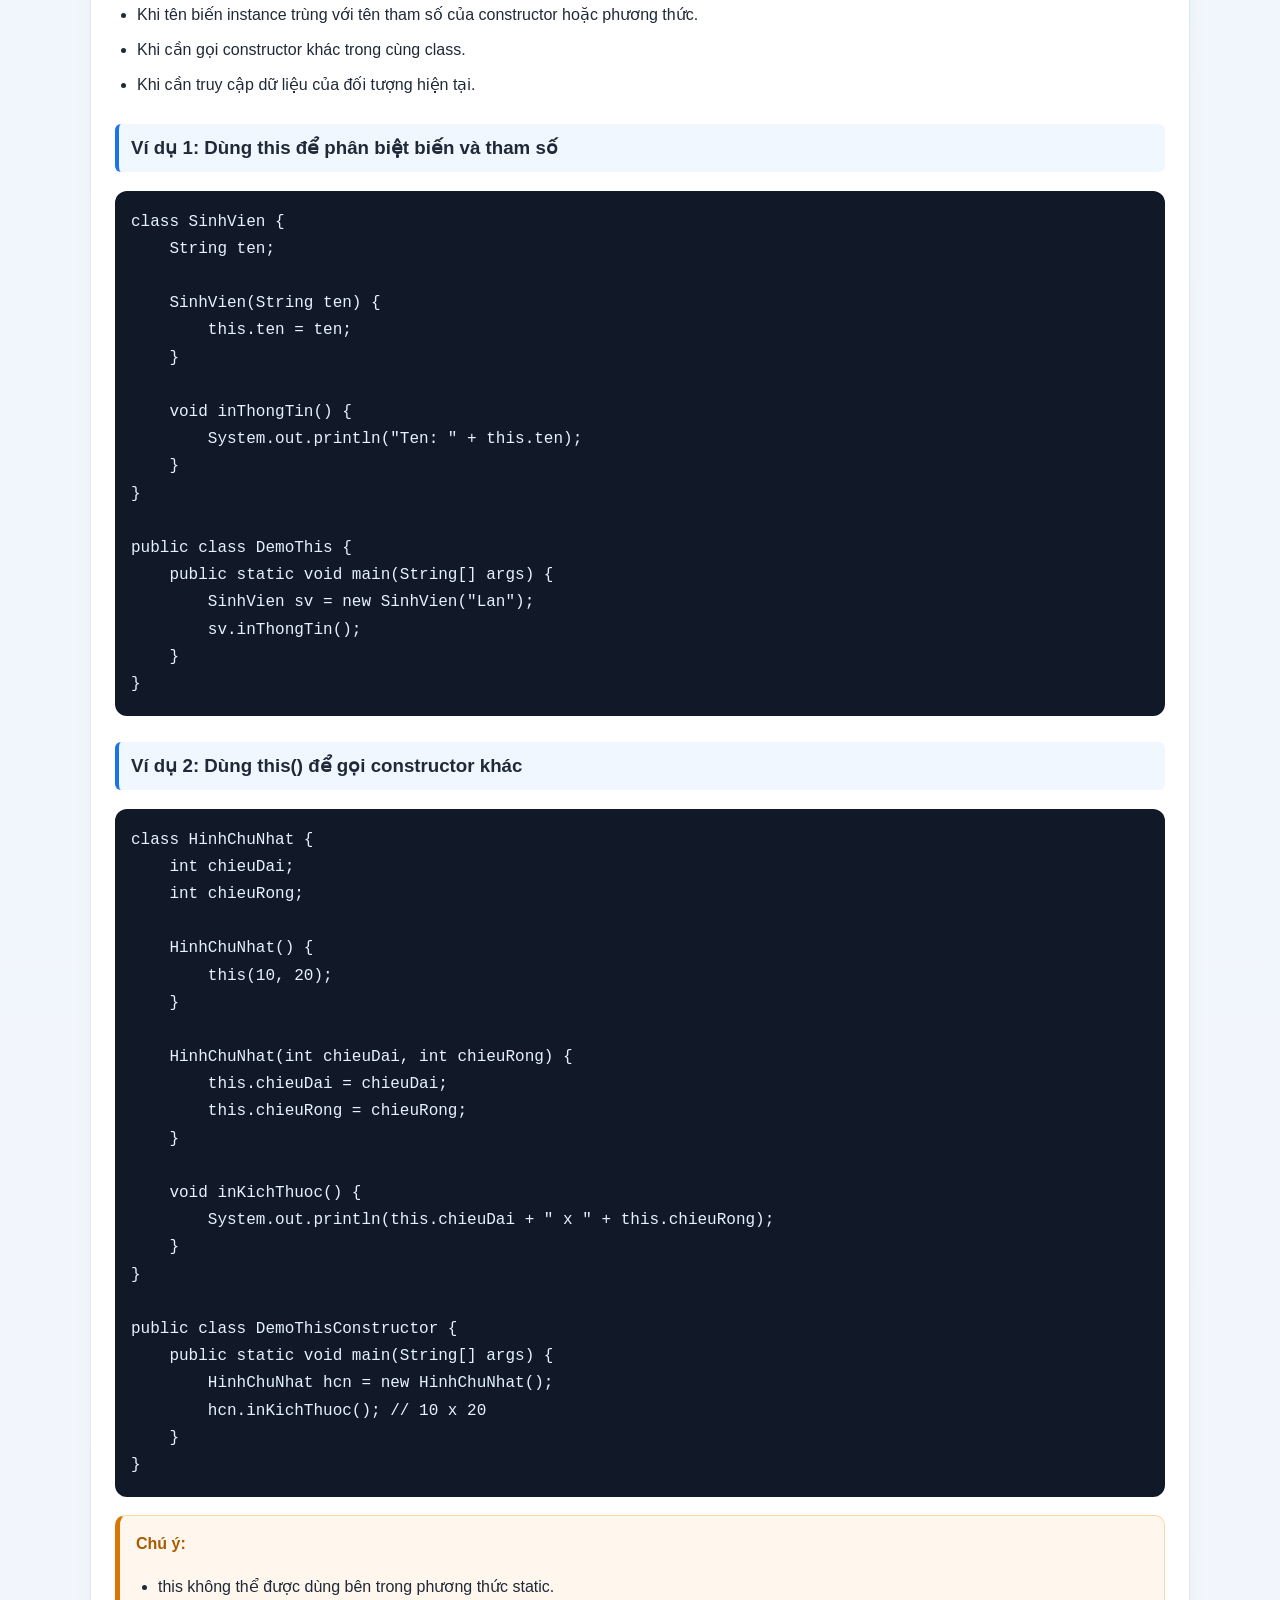
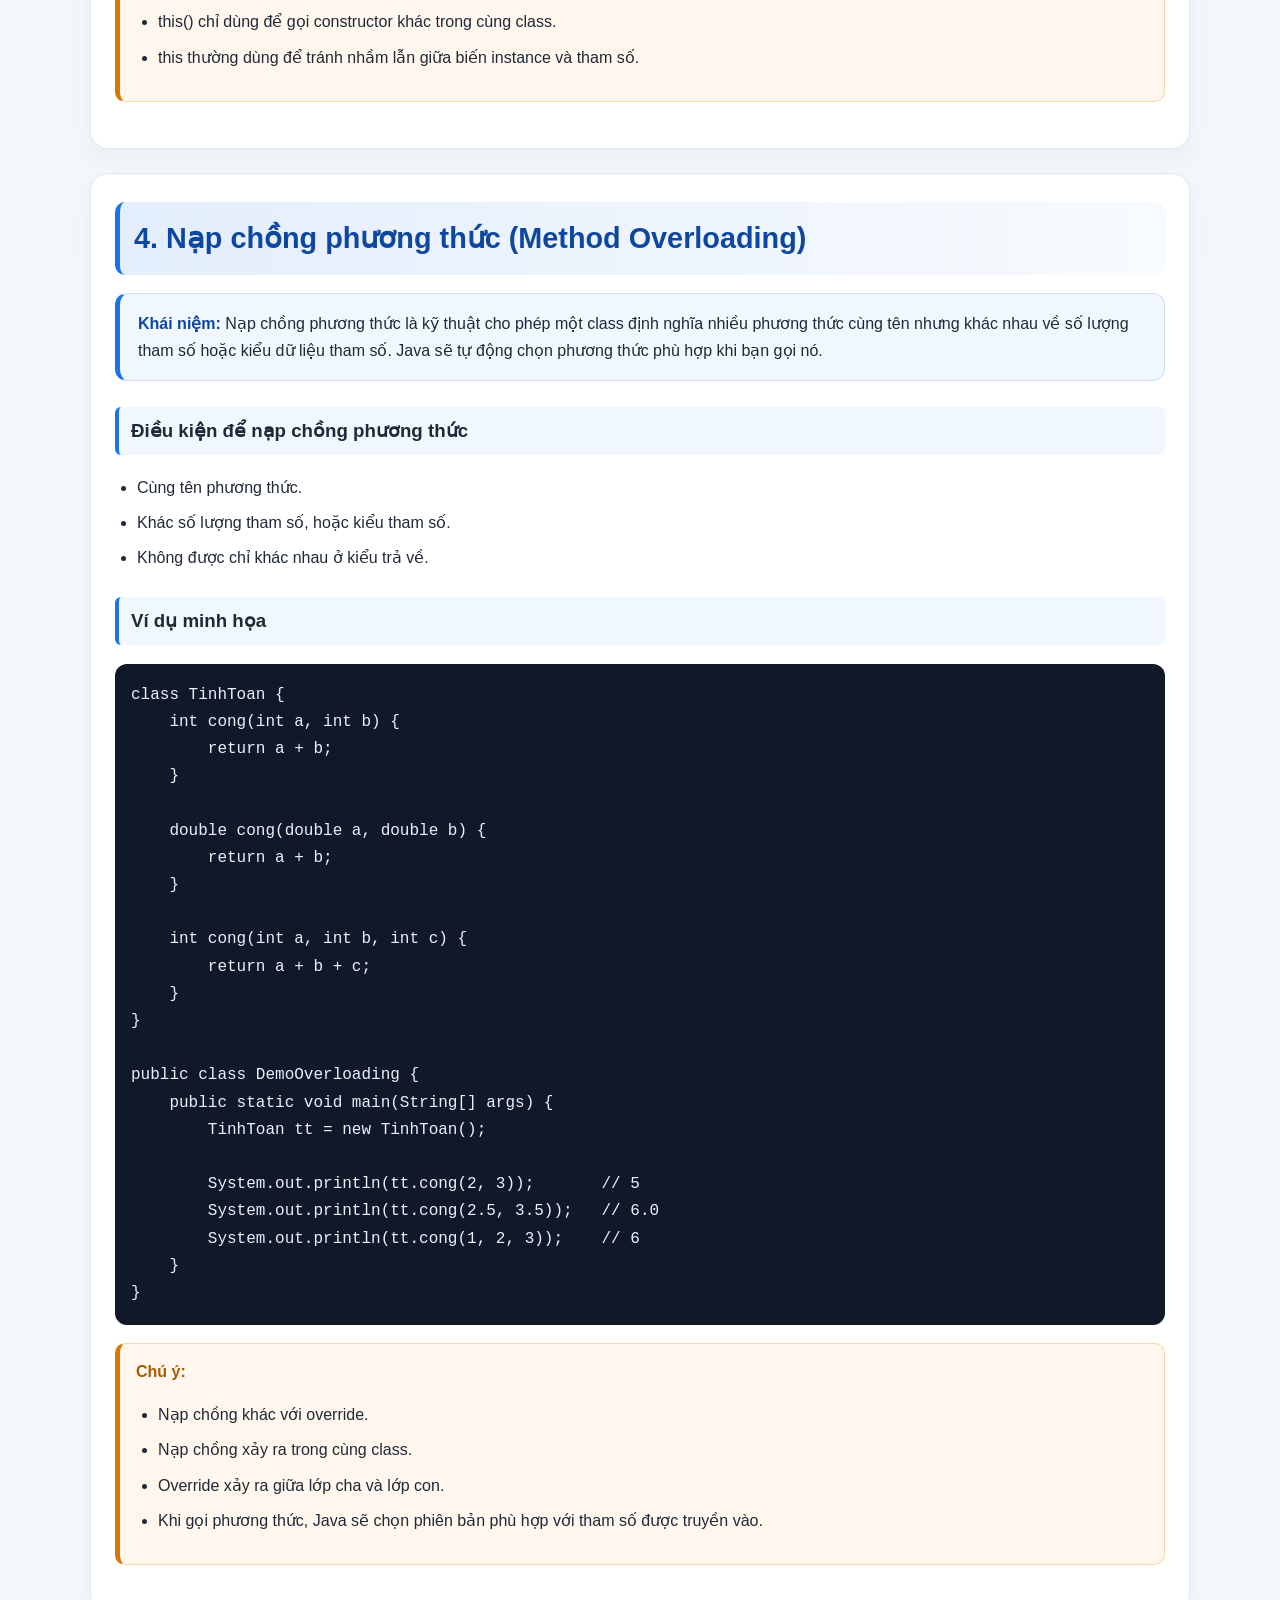
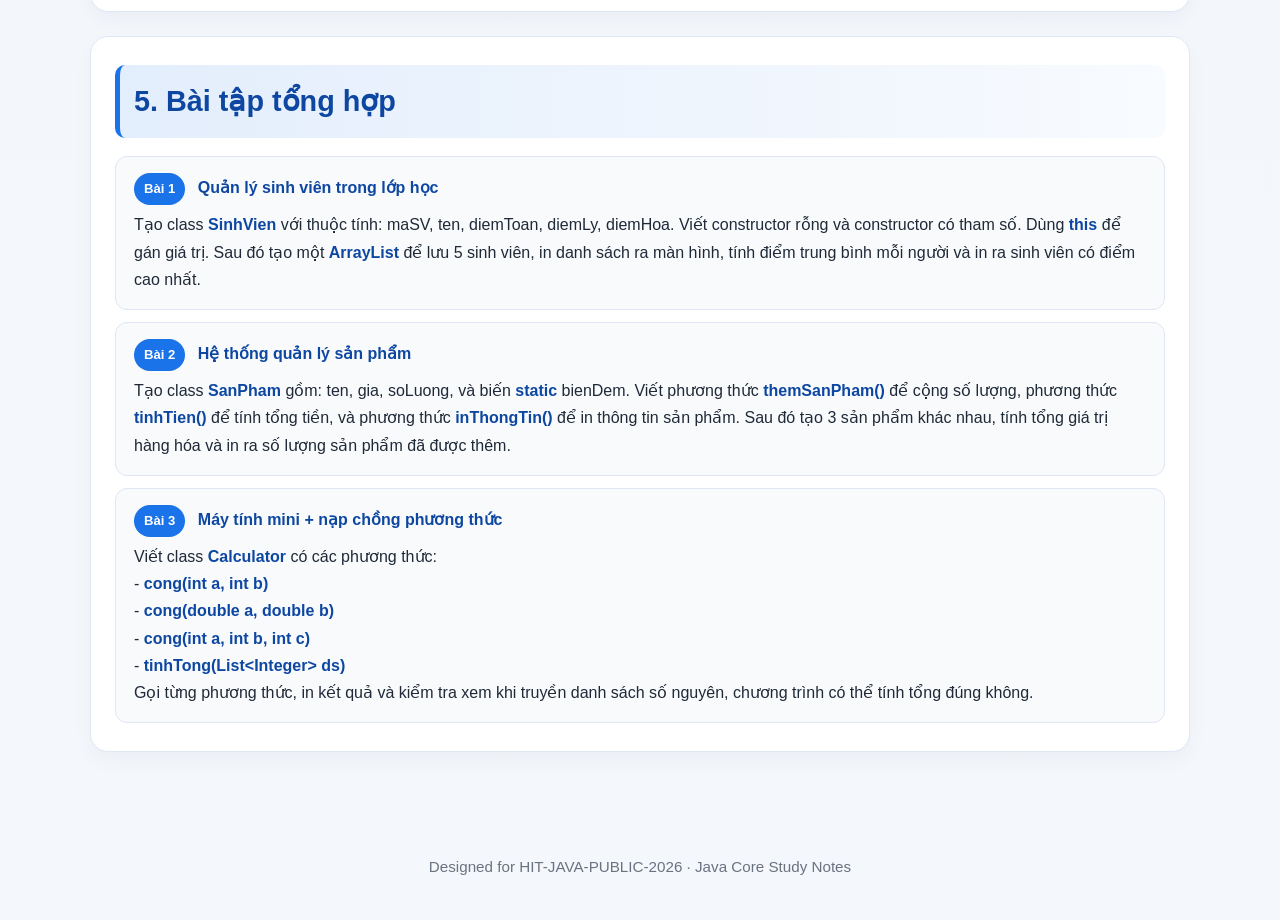
==== commit a667f937: "docs: replace exercise" ====
--- a/Buoi5/index.html
+++ b/Buoi5/index.html
@@ -620,45 +620,36 @@
 
             <div class="exercise">
                 <span class="tag">Bài 1</span>
-                Viết chương trình quản lý danh sách sinh viên bằng List. Hãy thêm 5 sinh viên, in danh sách ra màn hình,
-                sửa tên của một sinh viên và xóa một sinh viên theo vị trí.
+                <strong>Quản lý sinh viên trong lớp học</strong><br>
+                Tạo class <strong>SinhVien</strong> với thuộc tính: maSV, ten, diemToan, diemLy, diemHoa. Viết
+                constructor
+                rỗng và constructor có tham số. Dùng <strong>this</strong> để gán giá trị. Sau đó tạo một
+                <strong>ArrayList</strong>
+                để lưu 5 sinh viên, in danh sách ra màn hình, tính điểm trung bình mỗi người và in ra sinh viên có điểm
+                cao nhất.
             </div>
 
             <div class="exercise">
                 <span class="tag">Bài 2</span>
-                Tạo class <strong>SanPham</strong> có thuộc tính ten, gia, va bien static soLuongSanPham. Viết phương
-                thức static để tăng số lượng và in ra thông tin sản phẩm.
+                <strong>Hệ thống quản lý sản phẩm</strong><br>
+                Tạo class <strong>SanPham</strong> gồm: ten, gia, soLuong, và biến <strong>static</strong> bienDem. Viết
+                phương thức <strong>themSanPham()</strong> để cộng số lượng, phương thức <strong>tinhTien()</strong> để
+                tính
+                tổng tiền, và phương thức <strong>inThongTin()</strong> để in thông tin sản phẩm. Sau đó tạo 3 sản phẩm
+                khác
+                nhau, tính tổng giá trị hàng hóa và in ra số lượng sản phẩm đã được thêm.
             </div>
 
             <div class="exercise">
                 <span class="tag">Bài 3</span>
-                Viết class <strong>TinhToan</strong> gồm các phương thức static: tong, hieu, tich, chia. Gọi các phương
-                thức này thông qua tên class và in kết quả ra console.
-            </div>
-
-            <div class="exercise">
-                <span class="tag">Bài 4</span>
-                Viết class <strong>HinhChuNhat</strong> với constructor rỗng và constructor có tham số. Dùng this để gán
-                giá trị và phương thức inKichThuoc để in ra kích thước.
-            </div>
-
-            <div class="exercise">
-                <span class="tag">Bài 5</span>
-                Viết class <strong>Calculator</strong> có phương thức cong được nạp chồng theo các dạng: cong(int, int),
-                cong(double, double), cong(int, int, int). In từng kết quả khi gọi phương thức.
-            </div>
-
-            <div class="exercise">
-                <span class="tag">Bài 6</span>
-                Dùng ArrayList lưu 6 số nguyên. Tính tổng các số chẵn, xóa phần tử ở vị trí 2, in danh sách sau khi xóa
-                và in tổng số chẵn còn lại.
-            </div>
-
-            <div class="exercise">
-                <span class="tag">Bài 7</span>
-                Tạo class <strong>XeMay</strong> với thuộc tính hang, mauSac, soKhung. Viết hai constructor, một
-                constructor rỗng và một constructor có tham số. Dùng this và nạp chồng phương thức thongTin() để in
-                thông tin.
+                <strong>Máy tính mini + nạp chồng phương thức</strong><br>
+                Viết class <strong>Calculator</strong> có các phương thức:<br>
+                - <strong>cong(int a, int b)</strong><br>
+                - <strong>cong(double a, double b)</strong><br>
+                - <strong>cong(int a, int b, int c)</strong><br>
+                - <strong>tinhTong(List&lt;Integer&gt; ds)</strong><br>
+                Gọi từng phương thức, in kết quả và kiểm tra xem khi truyền danh sách số nguyên, chương trình có thể
+                tính tổng đúng không.
             </div>
         </section>
     </main>
